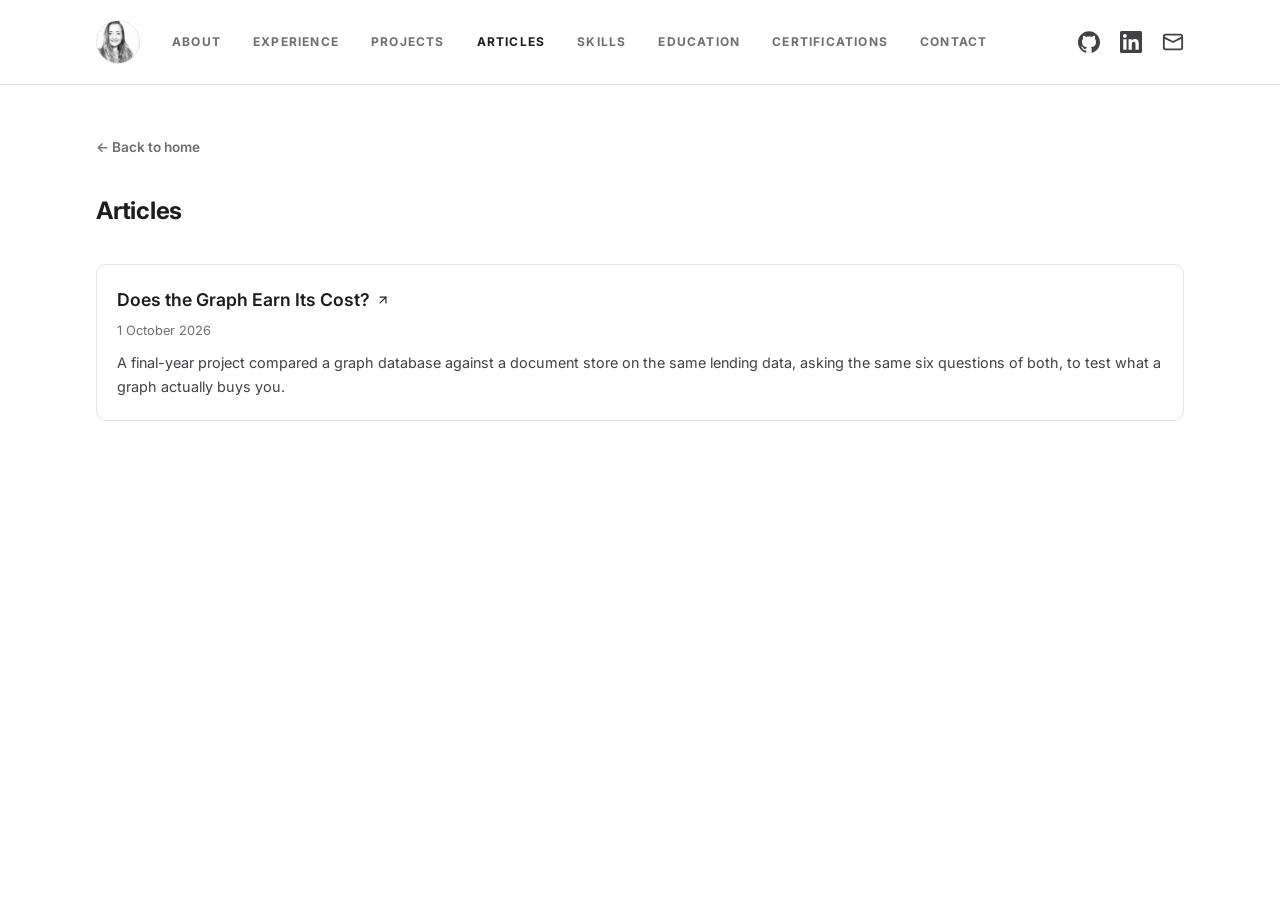
==== articles/index.html @ d144307d "article section added, article about the graph added too" ====
<!DOCTYPE html>
<html lang="en">
<head>
  <meta charset="UTF-8">
  <meta name="viewport" content="width=device-width, initial-scale=1.0">
  <meta name="description" content="Articles by Sonja Bacinski on data engineering, graph databases, and financial systems.">

  <meta property="og:title" content="Articles — Sonja Bacinski">
  <meta property="og:description" content="Articles by Sonja Bacinski on data engineering, graph databases, and financial systems.">
  <meta property="og:type" content="website">
  <meta property="og:url" content="https://sonjabacinski.com/articles/">
  <meta property="og:image" content="https://sonjabacinski.com/images/sonja.jpg">

  <meta name="twitter:card" content="summary_large_image">
  <meta name="twitter:title" content="Articles — Sonja Bacinski">
  <meta name="twitter:description" content="Articles by Sonja Bacinski on data engineering, graph databases, and financial systems.">
  <meta name="twitter:image" content="https://sonjabacinski.com/images/sonja.jpg">

  <title>Articles — Sonja Bacinski</title>
  <link rel="icon" type="image/svg+xml" href="../images/sb-logo.png">
  <link rel="preconnect" href="https://fonts.googleapis.com">
  <link rel="preconnect" href="https://fonts.gstatic.com" crossorigin>
  <link href="https://fonts.googleapis.com/css2?family=Inter:wght@400;500;600;700&display=swap" rel="stylesheet">
  <link rel="stylesheet" href="../css/style.css">
</head>
<body>
  <header class="top-header">
    <div class="header-container">
      <div class="identity">
        <a href="../index.html#top" aria-label="Sonja Bacinski - Home">
          <img src="../images/sonja.jpg" alt="Sonja Bacinski" class="avatar" width="44" height="44">
        </a>
      </div>

      <button class="nav-toggle" aria-label="Menu" aria-expanded="false" aria-controls="site-nav">
        <span></span>
        <span></span>
        <span></span>
      </button>

      <nav class="top-nav" id="site-nav" aria-label="In-page navigation">
        <ul>
          <li><a href="../index.html#about">About</a></li>
          <li><a href="../index.html#experience">Experience</a></li>
          <li><a href="../index.html#projects">Projects</a></li>
          <li><a href="index.html" class="active">Articles</a></li>
          <li><a href="../index.html#skills">Skills</a></li>
          <li><a href="../index.html#education">Education</a></li>
          <li><a href="../index.html#certifications">Certifications</a></li>
          <li><a href="../index.html#contact">Contact</a></li>
        </ul>
      </nav>

      <ul class="social-links">
        <li>
          <a href="https://github.com/sonjba" target="_blank" rel="noopener" aria-label="GitHub">
            <svg xmlns="http://www.w3.org/2000/svg" width="24" height="24" viewBox="0 0 24 24" fill="currentColor" aria-hidden="true"><path d="M12 .297c-6.63 0-12 5.373-12 12 0 5.303 3.438 9.8 8.205 11.385.6.113.82-.258.82-.577 0-.285-.01-1.04-.015-2.04-3.338.724-4.042-1.61-4.042-1.61C4.422 18.07 3.633 17.7 3.633 17.7c-1.087-.744.084-.729.084-.729 1.205.084 1.838 1.236 1.838 1.236 1.07 1.835 2.809 1.305 3.495.998.108-.776.417-1.305.76-1.605-2.665-.3-5.466-1.332-5.466-5.93 0-1.31.465-2.38 1.235-3.22-.135-.303-.54-1.523.105-3.176 0 0 1.005-.322 3.3 1.23.96-.267 1.98-.399 3-.405 1.02.006 2.04.138 3 .405 2.28-1.552 3.285-1.23 3.285-1.23.645 1.653.24 2.873.12 3.176.765.84 1.23 1.91 1.23 3.22 0 4.61-2.805 5.625-5.475 5.92.42.36.81 1.096.81 2.22 0 1.606-.015 2.896-.015 3.286 0 .315.21.69.825.57C20.565 22.092 24 17.592 24 12.297c0-6.627-5.373-12-12-12"/></svg>
          </a>
        </li>
        <li>
          <a href="https://www.linkedin.com/in/sonja-bacinski/" target="_blank" rel="noopener" aria-label="LinkedIn">
            <svg xmlns="http://www.w3.org/2000/svg" width="24" height="24" viewBox="0 0 24 24" fill="currentColor" aria-hidden="true"><path d="M20.447 20.452h-3.554v-5.569c0-1.328-.027-3.037-1.852-3.037-1.853 0-2.136 1.445-2.136 2.939v5.667H9.351V9h3.414v1.561h.046c.477-.9 1.637-1.85 3.37-1.85 3.601 0 4.267 2.37 4.267 5.455v6.286zM5.337 7.433c-1.144 0-2.063-.926-2.063-2.065 0-1.138.92-2.063 2.063-2.063 1.14 0 2.064.925 2.064 2.063 0 1.139-.925 2.065-2.064 2.065zm1.782 13.019H3.555V9h3.564v11.452zM22.225 0H1.771C.792 0 0 .774 0 1.729v20.542C0 23.227.792 24 1.771 24h20.451C23.2 24 24 23.227 24 22.271V1.729C24 .774 23.2 0 22.225 0z"/></svg>
          </a>
        </li>
        <li>
          <a href="mailto:sonja.bacinski@live.com" aria-label="Email">
            <svg xmlns="http://www.w3.org/2000/svg" width="24" height="24" viewBox="0 0 24 24" fill="none" stroke="currentColor" stroke-width="2" stroke-linecap="round" stroke-linejoin="round" aria-hidden="true"><rect x="2" y="4" width="20" height="16" rx="2"/><path d="m22 7-10 5L2 7"/></svg>
          </a>
        </li>
      </ul>
    </div>
  </header>

  <main class="main-content">
    <a href="../index.html#top" class="article-back">&larr; Back to home</a>

    <section id="articles-list" aria-label="Articles">
      <h1 class="section-heading">Articles</h1>

      <ul class="article-list">
        <li class="article-card">
          <h2>
            <a href="does-the-graph-earn-its-cost.html">
              Does the Graph Earn Its Cost?
              <svg xmlns="http://www.w3.org/2000/svg" width="14" height="14" viewBox="0 0 24 24" fill="none" stroke="currentColor" stroke-width="2" stroke-linecap="round" stroke-linejoin="round" class="arrow" aria-hidden="true"><path d="M7 17 17 7"/><path d="M7 7h10v10"/></svg>
            </a>
          </h2>
          <p class="article-card-meta">1 October 2026</p>
          <p>
            A final-year project compared a graph database against a document store on the
            same lending data, asking the same six questions of both, to test what a graph
            actually buys you.
          </p>
        </li>
      </ul>
    </section>
  </main>

  <script src="../js/main.js"></script>
</body>
</html>
---- css/style.css ----
/* ============================================
   SONJABACINSKI.COM — style.css
   Mobile-first. Breakpoints: 48rem (tablet), 64rem (desktop)
   ============================================ */

/* ---------- 1. Variables ---------- */
:root {
  /* Colors */
  --bg: #ffffff;
  --text: #424245;
  --heading: #1d1d1f;
  --faint: #6e6e73;
  --line: #e5e5e7;
  --card: #f5f5f7;
  --accent: #5b8def;

  /* Spacing scale */
  --s-1: 0.5rem;
  --s-2: 0.75rem;
  --s-3: 1.25rem;
  --s-4: 2rem;
  --s-5: 3rem;
  --s-6: 5rem;

  /* Misc */
  --radius: 10px;
  --max-width: 80rem;
}

/* ---------- 2. Reset & base ---------- */
*,
*::before,
*::after {
  box-sizing: border-box;
  margin: 0;
  padding: 0;
}

html {
  scroll-behavior: smooth;
}

body {
  background: var(--bg);
  color: var(--text);
  font-family: "Inter", system-ui, -apple-system, "Segoe UI", sans-serif;
  line-height: 1.7;
  -webkit-font-smoothing: antialiased;
}

img {
  max-width: 100%;
  display: block;
}

a {
  color: inherit;
}

ul {
  list-style: none;
}

::selection {
  background: var(--heading);
  color: var(--bg);
}

:focus-visible {
  outline: 2px solid var(--heading);
  outline-offset: 3px;
}

/* ---------- 3. Layout ---------- */
.main-content {
  max-width: var(--max-width);
  margin-inline: auto;
  padding: var(--s-4) var(--s-3) var(--s-6);
}

@media (min-width: 48rem) {
  .main-content {
    padding: var(--s-5) var(--s-4) var(--s-6);
  }
}

@media (min-width: 64rem) {
  .main-content {
    padding: var(--s-5) 6rem;
  }
}

section {
  margin-bottom: var(--s-6);
  scroll-margin-top: 5.5rem;
}

@media (min-width: 64rem) {
  section {
    margin-bottom: 8rem;
    scroll-margin-top: 7rem;
  }
}

section p + p {
  margin-top: 1rem;
}

.section-heading {
  font-size: 0.85rem;
  font-weight: 700;
  text-transform: uppercase;
  letter-spacing: 0.1em;
  color: var(--heading);
  margin-bottom: var(--s-4);
}

@media (min-width: 64rem) {
  .section-heading {
    font-size: 1.5rem;
    text-transform: none;
    letter-spacing: -0.01em;
  }
}

/* ---------- 4. Header ---------- */
.top-header {
  position: sticky;
  top: 0;
  z-index: 100;
  background: var(--bg);
  border-bottom: 1px solid var(--line);
}

.header-container {
  max-width: var(--max-width);
  margin-inline: auto;
  display: flex;
  align-items: center;
  justify-content: space-between;
  gap: var(--s-3);
  padding: 0.875rem var(--s-3);
  flex-wrap: wrap;
}

@media (min-width: 64rem) {
  .header-container {
    flex-wrap: nowrap;
    gap: var(--s-4);
    padding: var(--s-3) 6rem;
  }
}

.avatar {
  width: 44px;
  height: 44px;
  object-fit: cover;
  border-radius: 50%;
  border: 1px solid var(--line);
}

/* Hamburger toggle — mobile only */
.nav-toggle {
  display: flex;
  flex-direction: column;
  justify-content: center;
  gap: 5px;
  width: 44px;
  height: 44px;
  padding: 10px;
  margin-left: auto;
  background: none;
  border: none;
  cursor: pointer;
}

.nav-toggle span {
  display: block;
  height: 2px;
  width: 100%;
  background: var(--heading);
  border-radius: 2px;
  transition: transform 0.25s ease, opacity 0.25s ease;
}

.nav-toggle.is-open span:nth-child(1) {
  transform: translateY(7px) rotate(45deg);
}
.nav-toggle.is-open span:nth-child(2) {
  opacity: 0;
}
.nav-toggle.is-open span:nth-child(3) {
  transform: translateY(-7px) rotate(-45deg);
}

@media (min-width: 48rem) {
  .nav-toggle {
    display: none;
  }
}

/* Nav — collapsed dropdown on mobile, row on tablet+ */
.top-nav {
  order: 3;
  width: 100%;
  display: none;
}

.top-nav.is-open {
  display: block;
  padding: var(--s-1) 0 var(--s-2);
}

.top-nav ul {
  display: flex;
  flex-direction: column;
}

.top-nav a {
  display: block;
  padding: 0.8rem 0.25rem;
  text-decoration: none;
  text-transform: uppercase;
  font-size: 0.75rem;
  font-weight: 700;
  letter-spacing: 0.08em;
  color: var(--faint);
  border-top: 1px solid var(--line);
  transition: color 0.2s ease;
}

.top-nav li:first-child a {
  border-top: none;
}

.top-nav a:hover,
.top-nav a.active {
  color: var(--heading);
}

@media (min-width: 48rem) {
  .top-nav {
    display: block;
    order: unset;
    width: auto;
    flex: 1;
  }

  .top-nav ul {
    flex-direction: row;
    flex-wrap: wrap;
    gap: var(--s-3) var(--s-4);
  }

  .top-nav a {
    padding: 0;
    border-top: none;
    font-size: 0.75rem;
    letter-spacing: 0.1em;
  }
}

/* Social icons */
.social-links {
  display: flex;
  gap: var(--s-3);
}

.social-links a {
  display: flex;
  color: var(--text);
  transition: color 0.2s ease;
}

.social-links a:hover {
  color: var(--heading);
}

.social-links svg {
  width: 22px;
  height: 22px;
}

/* ---------- 5. Shared components ---------- */

/* Pills — one style for all tag lists (.skills, .tags) */
.skills,
.tags {
  display: flex;
  flex-wrap: wrap;
  gap: 0.6rem;
  margin-top: var(--s-3);
}

.skills li,
.tags li {
  background: var(--card);
  color: var(--heading);
  padding: 0.4rem 0.9rem;
  border-radius: 999px;
  font-size: 0.85rem;
  font-weight: 500;
}

/* Outline buttons (.btn, .cv-link) */
.btn,
.cv-link {
  position: relative;
  display: inline-flex;
  align-items: center;
  gap: var(--s-1);
  margin-top: var(--s-3);
  padding: 0.85rem 1.75rem;
  border: 1px solid var(--heading);
  background: transparent;
  color: var(--heading);
  text-decoration: none;
  text-transform: uppercase;
  font-size: 0.72rem;
  font-weight: 600;
  letter-spacing: 0.15em;
  overflow: hidden;
  transition: color 0.25s ease;
}

.btn::before,
.cv-link::before {
  content: "";
  position: absolute;
  inset: 0;
  background: var(--heading);
  transform: scaleX(0);
  transform-origin: left;
  transition: transform 0.25s ease;
}

.btn:hover::before,
.cv-link:hover::before {
  transform: scaleX(1);
}

.btn:hover,
.cv-link:hover {
  color: var(--bg);
}

.btn > *,
.cv-link > * {
  position: relative;
  z-index: 1;
}

.arrow {
  transition: transform 0.2s ease;
}

.btn:hover .arrow,
.cv-link:hover .arrow,
a:hover .arrow {
  transform: translate(3px, -3px);
}

/* ---------- 6. Hero ---------- */
.hero {
  min-height: 70vh;
  display: flex;
  flex-direction: column;
  justify-content: center;
  padding: var(--s-5) 0;
  border-bottom: 1px solid var(--line);
  margin-bottom: var(--s-5);
}

.hero-accent-bar {
  border-left: 4px solid var(--accent);
  padding-left: var(--s-3);
  margin-bottom: var(--s-4);
}

.hero-name {
  font-size: 2.5rem;
  font-weight: 700;
  letter-spacing: -0.02em;
  color: var(--heading);
  margin-bottom: 0.5rem;
}

.hero-headline {
  font-size: 1.2rem;
  font-weight: 700;
  color: var(--heading);
  line-height: 1.35;
  margin-bottom: 1rem;
}

.hero-value-prop {
  font-style: italic;
  font-size: 1.05rem;
  max-width: 640px;
}

.hero-meta {
  display: flex;
  flex-direction: column;
  gap: 0.75rem;
  margin-bottom: var(--s-4);
  font-weight: 600;
  color: var(--heading);
}

.hero-meta li {
  display: flex;
  align-items: center;
  gap: 0.5rem;
}

.hero-actions {
  display: flex;
  flex-direction: column;
  gap: var(--s-2);
}

.hero-actions .btn {
  justify-content: center;
  margin-top: 0;
}

@media (min-width: 48rem) {
  .hero {
    min-height: 85vh;
  }

  .hero-name {
    font-size: 3.5rem;
  }

  .hero-headline {
    font-size: 1.75rem;
  }

  .hero-value-prop {
    font-size: 1.15rem;
  }

  .hero-meta {
    flex-direction: row;
    gap: var(--s-1) var(--s-4);
  }

  .hero-actions {
    flex-direction: row;
  }
}

/* ---------- 7. Testimonial ---------- */
.testimonial {
  padding-left: var(--s-3);
  border-left: 4px solid var(--heading);
  max-width: 720px;
}

.testimonial-quote {
  font-style: italic;
  font-size: 1.05rem;
  color: var(--heading);
  margin-bottom: var(--s-3);
}

.testimonial-attribution {
  display: flex;
  flex-direction: column;
  gap: 0.2rem;
}

.testimonial-name {
  font-weight: 700;
  color: var(--heading);
}

.testimonial-role {
  font-style: italic;
  color: var(--faint);
  font-size: 0.95rem;
}

.testimonial-link {
  margin-top: var(--s-1);
  font-weight: 600;
  font-size: 0.9rem;
  color: var(--heading);
}

@media (min-width: 48rem) {
  .testimonial-quote {
    font-size: 1.2rem;
  }
}

/* ---------- 8. Experience ---------- */
.company-group {
  margin-bottom: var(--s-5);
}

.company-header {
  display: flex;
  align-items: flex-start;
  gap: var(--s-3);
  margin-bottom: var(--s-3);
  padding-bottom: var(--s-3);
  border-bottom: 1px solid var(--line);
}

.company-logo {
  flex-shrink: 0;
  width: 44px;
  height: 44px;
  display: flex;
  align-items: center;
  justify-content: center;
  border-radius: 6px;
  background: #1f2937;
  color: #fff;
  font-weight: 700;
  font-size: 1.15rem;
}

.company-logo-green {
  background: #10b981;
}

.company-header-info h3 {
  font-size: 1rem;
  font-weight: 600;
  color: var(--heading);
}

.company-header-info h3 a {
  text-decoration: none;
  display: flex;
  align-items: center;
  gap: 0.375rem;
}

.company-duration {
  font-size: 0.8rem;
  color: var(--faint);
  margin-top: 0.25rem;
}

.company-roles {
  position: relative;
}

@media (min-width: 48rem) {
  .company-roles {
    margin-left: 2.25rem;
  }

  .company-roles::before {
    content: "";
    position: absolute;
    left: -1.125rem;
    top: 0;
    bottom: 0;
    width: 1px;
    background: var(--line);
  }
}

.role-item {
  margin-bottom: var(--s-4);
}

.role-item:last-child {
  margin-bottom: 0;
}

.role-header {
  margin-bottom: var(--s-2);
}

.role-header h4 {
  font-size: 0.95rem;
  font-weight: 600;
  color: var(--heading);
}

.role-date {
  font-size: 0.75rem;
  font-weight: 500;
  text-transform: uppercase;
  letter-spacing: 0.05em;
  color: var(--faint);
  margin-top: 0.3rem;
}

.role-location {
  font-size: 0.8rem;
  color: var(--faint);
  margin-top: 0.15rem;
}

.role-bullets {
  margin: var(--s-2) 0;
}

.role-bullets li {
  position: relative;
  padding-left: 1.25rem;
  margin-bottom: 0.6rem;
  font-size: 0.9rem;
  line-height: 1.6;
}

.role-bullets li::before {
  content: "•";
  position: absolute;
  left: 0;
  color: var(--heading);
  font-weight: 700;
}

.role-timeline-dot,
.company-timeline-dot {
  display: none;
}

.cv-link {
  margin-left: 0;
}

/* ---------- 9. Projects ---------- */
.project-list {
  display: flex;
  flex-direction: column;
  gap: var(--s-3);
}

.project-card {
  position: relative;
  padding: var(--s-3);
  border-radius: var(--radius);
  transition: background 0.2s ease, box-shadow 0.2s ease, opacity 0.2s ease;
}

.project-card h3 {
  font-size: 1rem;
  font-weight: 600;
  color: var(--heading);
}

.project-card h3 a {
  text-decoration: none;
}

.project-card h3 a::after {
  content: "";
  position: absolute;
  inset: 0;
  z-index: 1;
}

.project-card p {
  margin-top: 0.6rem;
  font-size: 0.9rem;
}

.project-note {
  color: var(--faint);
  font-size: 0.8rem !important;
}

@media (min-width: 64rem) {
  .project-card:hover {
    background: var(--card);
    box-shadow: 0 4px 24px rgba(0, 0, 0, 0.06);
  }

  .project-list:hover .project-card {
    opacity: 0.5;
  }

  .project-list:hover .project-card:hover {
    opacity: 1;
  }
}

/* ---------- 10. Skills ---------- */
.skills-groups {
  display: grid;
  grid-template-columns: 1fr;
  gap: var(--s-3);
}

@media (min-width: 48rem) {
  .skills-groups {
    grid-template-columns: repeat(auto-fill, minmax(240px, 1fr));
  }
}

.skill-group {
  border: 1px solid var(--line);
  border-radius: var(--radius);
  padding: var(--s-3) var(--s-3) var(--s-4);
  background: #fafafa;
}

.skill-group h3 {
  font-size: 0.8rem;
  font-weight: 700;
  text-transform: uppercase;
  letter-spacing: 0.06em;
  color: var(--faint);
  margin-bottom: var(--s-2);
  padding-bottom: 0.6rem;
  border-bottom: 1px solid var(--line);
}

.skill-group .tags {
  margin-top: 0;
}

.skill-group .tags li {
  background: var(--bg);
  border: 1px solid var(--line);
}

/* ---------- 11. Education & Certifications ---------- */
.education-item h3 {
  font-size: 1.1rem;
  font-weight: 700;
  color: var(--heading);
  margin-bottom: 0.3rem;
}

.education-meta {
  font-size: 0.9rem;
  color: var(--faint);
  margin-bottom: 0.75rem;
}

.education-detail {
  font-size: 0.95rem;
  max-width: 640px;
}

.education-detail + .education-link {
  margin-top: 0.75rem;
}

.education-item + .education-item {
  margin-top: var(--s-4);
  padding-top: var(--s-4);
  border-top: 1px solid var(--line);
}

.cert-list {
  display: flex;
  flex-direction: column;
  gap: var(--s-3);
}

.cert-list li {
  display: flex;
  justify-content: space-between;
  align-items: baseline;
  gap: var(--s-3);
  flex-wrap: wrap;
}

.cert-name {
  color: var(--heading);
  font-size: 0.95rem;
}

.cert-meta {
  color: var(--faint);
  font-size: 0.9rem;
  white-space: nowrap;
}

/* ---------- 12. Contact ---------- */
.contact-actions {
  display: flex;
  flex-wrap: wrap;
  gap: var(--s-2);
}

/* ---------- 13. Reduced motion ---------- */
@media (prefers-reduced-motion: reduce) {
  html {
    scroll-behavior: auto;
  }

  *,
  *::before,
  *::after {
    transition: none !important;
  }
}

/* ---------- 14. Mobile breathing room ----------
   Applies below 48rem only — desktop layout unchanged. */

/* ---------- 15. Articles ---------- */
.article-back {
  display: inline-block;
  margin-bottom: var(--s-4);
  font-size: 0.85rem;
  font-weight: 600;
  color: var(--faint);
  text-decoration: none;
}

.article-back:hover {
  color: var(--heading);
}

.article-back-bottom {
  margin-top: var(--s-5);
  margin-bottom: 0;
}

.article-list {
  display: flex;
  flex-direction: column;
  gap: var(--s-4);
}

.article-card {
  position: relative;
  padding: var(--s-3);
  border-radius: var(--radius);
  border: 1px solid var(--line);
}

.article-card h2 {
  font-size: 1.1rem;
  font-weight: 600;
  color: var(--heading);
}

.article-card h2 a {
  text-decoration: none;
  display: inline-flex;
  align-items: center;
  gap: 0.375rem;
}

.article-card h2 a::after {
  content: "";
  position: absolute;
  inset: 0;
}

.article-card-meta {
  font-size: 0.8rem;
  color: var(--faint);
  margin-top: 0.3rem;
}

.article-card p:last-child {
  margin-top: 0.6rem;
  font-size: 0.9rem;
}

@media (min-width: 64rem) {
  .article-card:hover {
    background: var(--card);
  }
}

.article {
  max-width: 720px;
  margin-inline: auto;
}

.article-header {
  margin-bottom: var(--s-4);
  padding-bottom: var(--s-4);
  border-bottom: 1px solid var(--line);
}

.article-eyebrow {
  font-size: 0.75rem;
  font-weight: 700;
  text-transform: uppercase;
  letter-spacing: 0.1em;
  color: var(--faint);
  margin-bottom: var(--s-2);
}

.article-title {
  font-size: 1.75rem;
  font-weight: 700;
  letter-spacing: -0.02em;
  color: var(--heading);
  line-height: 1.25;
  margin-bottom: var(--s-2);
}

.article-dek {
  font-style: italic;
  font-size: 1.05rem;
  color: var(--heading);
  margin-bottom: var(--s-2);
}

.article-meta {
  font-size: 0.85rem;
  color: var(--faint);
}

@media (min-width: 48rem) {
  .article-title {
    font-size: 2.25rem;
  }
}

.article-body h2 {
  font-size: 1.25rem;
  font-weight: 700;
  color: var(--heading);
  margin: var(--s-5) 0 var(--s-3);
}

.article-body h3 {
  font-size: 1.05rem;
  font-weight: 600;
  color: var(--heading);
  margin: var(--s-4) 0 var(--s-2);
}

.article-body p {
  margin-top: 1rem;
}

.article-body p:first-child {
  margin-top: 0;
}

.article-body ul,
.article-body ol {
  margin: 0.75rem 0 1rem;
  padding-left: 1.5rem;
  list-style: disc;
}

.article-body ol {
  list-style: decimal;
}

.article-body li {
  margin-bottom: 0.2rem;
  line-height: 1.6;
}

.article-body code {
  background: var(--card);
  padding: 0.15rem 0.4rem;
  border-radius: 4px;
  font-family: "SFMono-Regular", Consolas, "Liberation Mono", Menlo, monospace;
  font-size: 0.85em;
}

.article-body pre {
  background: #1d1d1f;
  color: #f5f5f7;
  padding: var(--s-3);
  border-radius: var(--radius);
  overflow-x: auto;
  margin: 1rem 0;
}

.article-body pre code {
  background: none;
  padding: 0;
  font-size: 0.8rem;
  line-height: 1.6;
}

.article-callout {
  background: var(--card);
  border-left: 4px solid var(--accent);
  border-radius: 0 var(--radius) var(--radius) 0;
  padding: var(--s-3);
  margin: 1rem 0;
}

.article-callout p {
  margin-top: 0;
}

.article-note {
  font-size: 0.85rem;
  color: var(--faint);
  font-style: italic;
}

.article-references li {
  font-size: 0.9rem;
  color: var(--faint);
}

.article-diagram {
  margin: 1.5rem 0;
}

.article-diagram svg {
  width: 100%;
  height: auto;
  font-family: "Inter", system-ui, -apple-system, "Segoe UI", sans-serif;
}

.article-diagram figcaption {
  font-size: 0.85rem;
  color: var(--faint);
  margin-top: var(--s-2);
}

.diagram-col-header {
  font-size: 15px;
  fill: var(--faint);
}

.diagram-node {
  fill: var(--card);
  stroke: var(--line);
  stroke-width: 1;
}

.diagram-node-title {
  font-size: 17px;
  font-weight: 700;
  fill: var(--heading);
}

.diagram-node-sub {
  font-size: 13px;
  fill: var(--faint);
}

.diagram-arrow {
  stroke: #a3a3a8;
  stroke-width: 2;
}

.diagram-arrowhead {
  fill: #a3a3a8;
}

.diagram-chip-graph {
  fill: #e3f5ef;
  stroke: #1f9d78;
  stroke-width: 1;
}

.diagram-chip-text-graph {
  font-size: 13px;
  fill: #157a5b;
}

.diagram-chip-doc {
  fill: #fbe9e6;
  stroke: #d1573b;
  stroke-width: 1;
}

.diagram-chip-text-doc {
  font-size: 13px;
  fill: #b8452b;
}

@media (max-width: 47.99rem) {
  /* More air between major sections, with a divider line */
  section {
    margin-bottom: 4rem;
    padding-bottom: 4rem;
    border-bottom: 1px solid var(--line);
  }

  section:last-of-type {
    border-bottom: none;
    padding-bottom: 0;
  }

  .hero {
    margin-bottom: 4rem;
    padding-bottom: 4rem;
  }

  /* Section headings: centered, slightly larger, more space below */
  .section-heading {
    text-align: center;
    font-size: 1rem;
    margin-bottom: 2.5rem;
  }

  .skills-groups {
    gap: 1.75rem;
  }

  .education-item + .education-item {
    margin-top: 2.75rem;
    padding-top: 2.75rem;
  }

  /* Certifications: year above name, left-aligned and consistent */
  .cert-list {
    gap: 1.75rem;
  }

  .cert-list li {
    display: flex;
    flex-direction: column-reverse; /* year renders above the name */
    align-items: flex-start;
    gap: 0.25rem;
  }

  .cert-meta {
    font-size: 0.8rem;
    text-transform: uppercase;
    letter-spacing: 0.06em;
  }

  .company-group {
    margin-bottom: 4rem;
  }

  .role-item {
    margin-bottom: 2.75rem;
  }

  .project-list {
    gap: 1.75rem;
  }

  .testimonial-quote {
    margin-bottom: 1.75rem;
  }
}
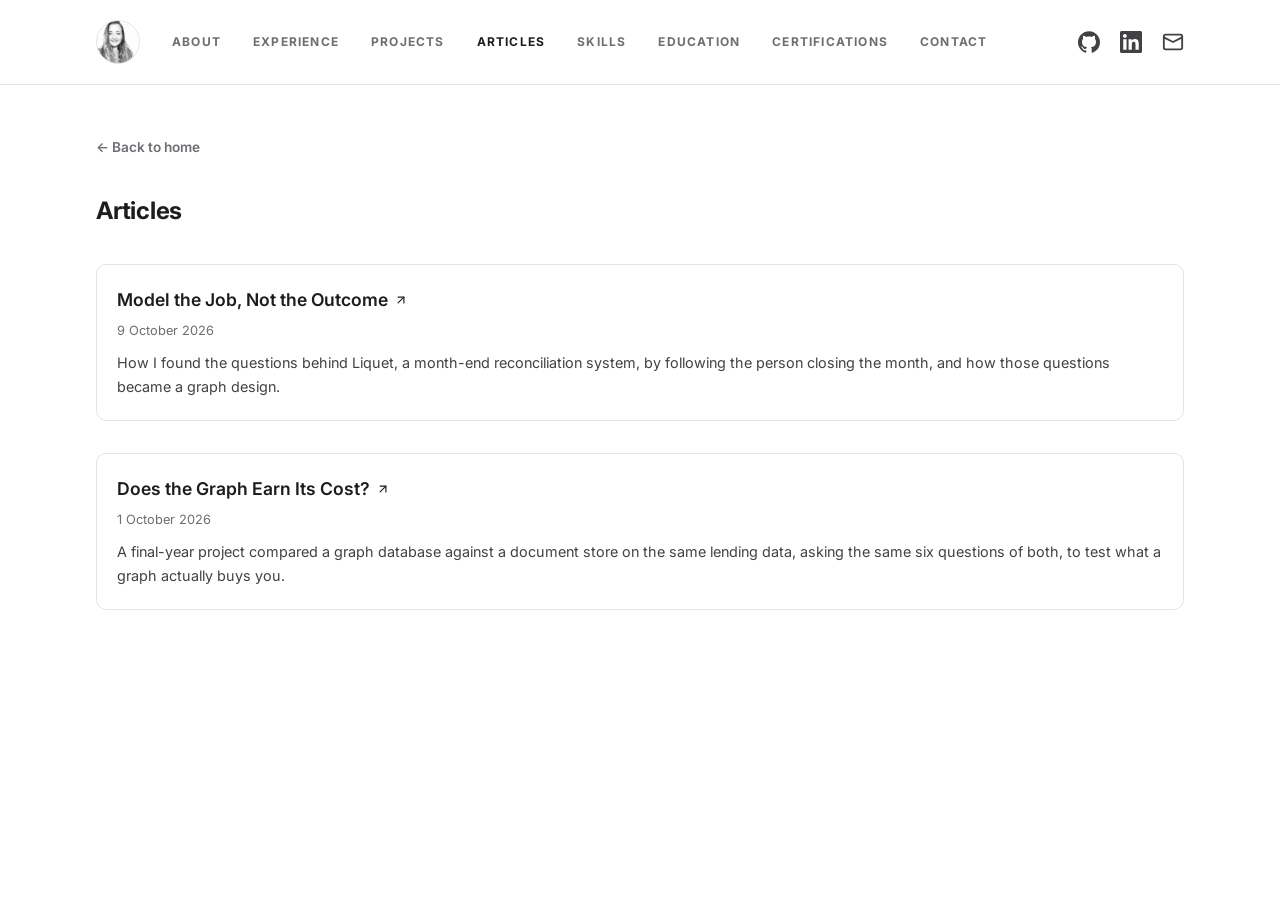
==== commit 971531a8: "second article added - Model the job, not the outcome" ====
--- a/articles/index.html
+++ b/articles/index.html
@@ -5,14 +5,14 @@
   <meta name="viewport" content="width=device-width, initial-scale=1.0">
   <meta name="description" content="Articles by Sonja Bacinski on data engineering, graph databases, and financial systems.">
 
-  <meta property="og:title" content="Articles — Sonja Bacinski">
+  <meta property="og:title" content="Articles - Sonja Bacinski">
   <meta property="og:description" content="Articles by Sonja Bacinski on data engineering, graph databases, and financial systems.">
   <meta property="og:type" content="website">
   <meta property="og:url" content="https://sonjabacinski.com/articles/">
   <meta property="og:image" content="https://sonjabacinski.com/images/sonja.jpg">
 
   <meta name="twitter:card" content="summary_large_image">
-  <meta name="twitter:title" content="Articles — Sonja Bacinski">
+  <meta name="twitter:title" content="Articles - Sonja Bacinski">
   <meta name="twitter:description" content="Articles by Sonja Bacinski on data engineering, graph databases, and financial systems.">
   <meta name="twitter:image" content="https://sonjabacinski.com/images/sonja.jpg">
 
@@ -80,6 +80,19 @@
       <ul class="article-list">
         <li class="article-card">
           <h2>
+            <a href="model-the-job-not-the-outcome.html">
+              Model the Job, Not the Outcome
+              <svg xmlns="http://www.w3.org/2000/svg" width="14" height="14" viewBox="0 0 24 24" fill="none" stroke="currentColor" stroke-width="2" stroke-linecap="round" stroke-linejoin="round" class="arrow" aria-hidden="true"><path d="M7 17 17 7"/><path d="M7 7h10v10"/></svg>
+            </a>
+          </h2>
+          <p class="article-card-meta">9 October 2026</p>
+          <p>
+            How I found the questions behind Liquet, a month-end reconciliation system, by
+            following the person closing the month, and how those questions became a graph design.
+          </p>
+        </li>
+        <li class="article-card">
+          <h2>
             <a href="does-the-graph-earn-its-cost.html">
               Does the Graph Earn Its Cost?
               <svg xmlns="http://www.w3.org/2000/svg" width="14" height="14" viewBox="0 0 24 24" fill="none" stroke="currentColor" stroke-width="2" stroke-linecap="round" stroke-linejoin="round" class="arrow" aria-hidden="true"><path d="M7 17 17 7"/><path d="M7 7h10v10"/></svg>
--- a/css/style.css
+++ b/css/style.css
@@ -1006,6 +1006,14 @@
   margin: 1.5rem 0;
 }
 
+.article-diagram img {
+  display: block;
+  width: 100%;
+  height: auto;
+  border: 1px solid var(--line);
+  border-radius: 10px;
+}
+
 .article-diagram svg {
   width: 100%;
   height: auto;
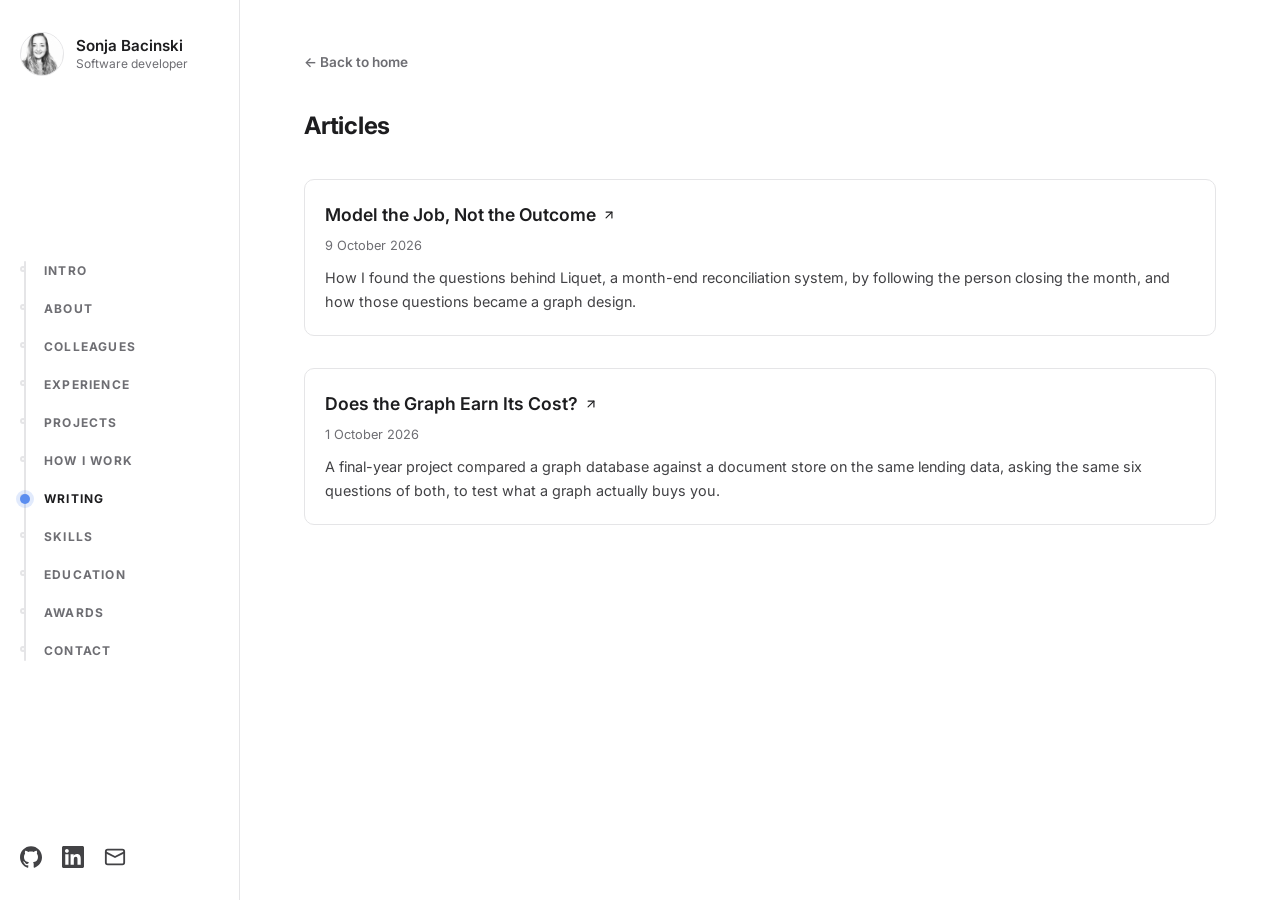
==== commit c4883094: "website design changed, with new section of how I work, updated experience" ====
--- a/articles/index.html
+++ b/articles/index.html
@@ -29,6 +29,7 @@
       <div class="identity">
         <a href="../index.html#top" aria-label="Sonja Bacinski - Home">
           <img src="../images/sonja.jpg" alt="Sonja Bacinski" class="avatar" width="44" height="44">
+          <span class="identity-text"><strong>Sonja Bacinski</strong><span>Software developer</span></span>
         </a>
       </div>
 
@@ -40,13 +41,16 @@
 
       <nav class="top-nav" id="site-nav" aria-label="In-page navigation">
         <ul>
+          <li><a href="../index.html#top">Intro</a></li>
           <li><a href="../index.html#about">About</a></li>
+          <li><a href="../index.html#testimonials">Colleagues</a></li>
           <li><a href="../index.html#experience">Experience</a></li>
           <li><a href="../index.html#projects">Projects</a></li>
-          <li><a href="index.html" class="active">Articles</a></li>
+          <li><a href="../index.html#how-i-work">How I work</a></li>
+          <li><a href="index.html" class="active">Writing</a></li>
           <li><a href="../index.html#skills">Skills</a></li>
           <li><a href="../index.html#education">Education</a></li>
-          <li><a href="../index.html#certifications">Certifications</a></li>
+          <li><a href="../index.html#certifications">Awards</a></li>
           <li><a href="../index.html#contact">Contact</a></li>
         </ul>
       </nav>
--- a/css/style.css
+++ b/css/style.css
@@ -528,6 +528,14 @@
   background: #10b981;
 }
 
+.company-logo-blue {
+  background: #3b82f6;
+}
+
+.company-logo-purple {
+  background: #8b5cf6;
+}
+
 .company-header-info h3 {
   font-size: 1rem;
   font-weight: 600;
@@ -660,6 +668,11 @@
   z-index: 1;
 }
 
+.project-card p a {
+  position: relative;
+  z-index: 2;
+}
+
 .project-card p {
   margin-top: 0.6rem;
   font-size: 0.9rem;
@@ -834,20 +847,23 @@
   border: 1px solid var(--line);
 }
 
-.article-card h2 {
+.article-card h2,
+.article-card h3 {
   font-size: 1.1rem;
   font-weight: 600;
   color: var(--heading);
 }
 
-.article-card h2 a {
+.article-card h2 a,
+.article-card h3 a {
   text-decoration: none;
   display: inline-flex;
   align-items: center;
   gap: 0.375rem;
 }
 
-.article-card h2 a::after {
+.article-card h2 a::after,
+.article-card h3 a::after {
   content: "";
   position: absolute;
   inset: 0;
@@ -1146,4 +1162,214 @@
   .testimonial-quote {
     margin-bottom: 1.75rem;
   }
-}+}
+.article-table-wrap {
+  overflow-x: auto;
+  margin: 1.5rem 0;
+}
+
+.article-table {
+  width: 100%;
+  border-collapse: collapse;
+  font-size: 0.9rem;
+}
+
+.article-table th,
+.article-table td {
+  text-align: left;
+  vertical-align: top;
+  padding: 0.6rem 0.75rem;
+  border-bottom: 1px solid var(--line);
+}
+
+.article-table th {
+  font-weight: 600;
+  color: var(--heading);
+}
+
+/* ---------- Left sidebar header (desktop) ---------- */
+.identity a {
+  display: flex;
+  align-items: center;
+  gap: var(--s-2);
+  text-decoration: none;
+}
+
+.identity-text,
+.nav-dot {
+  display: none;
+}
+
+@media (min-width: 64rem) {
+  body {
+    padding-left: 15rem;
+  }
+
+  .top-header {
+    position: fixed;
+    inset: 0 auto 0 0;
+    width: 15rem;
+    border-bottom: none;
+    border-right: 1px solid var(--line);
+    overflow-y: auto;
+  }
+
+  .header-container {
+    height: 100%;
+    flex-direction: column;
+    align-items: flex-start;
+    justify-content: flex-start;
+    flex-wrap: nowrap;
+    gap: var(--s-4);
+    padding: var(--s-4) var(--s-3);
+  }
+
+  .identity-text {
+    display: flex;
+    flex-direction: column;
+    line-height: 1.3;
+  }
+
+  .identity-text strong {
+    font-size: 0.95rem;
+    font-weight: 600;
+    color: var(--heading);
+  }
+
+  .identity-text span {
+    font-size: 0.75rem;
+    color: var(--faint);
+  }
+
+  .top-nav {
+    flex: 1;
+    display: flex;
+    align-items: center;
+    width: 100%;
+  }
+
+  .top-nav ul {
+    position: relative;
+    flex-direction: column;
+    flex-wrap: nowrap;
+    gap: clamp(0.5rem, 2.2vh, 1.1rem);
+    padding-left: 1.5rem;
+  }
+
+  /* the rail */
+  .top-nav ul::before {
+    content: "";
+    position: absolute;
+    left: 4px;
+    top: 0;
+    bottom: 0;
+    width: 2px;
+    background: var(--line);
+    border-radius: 2px;
+  }
+
+  /* small tick for every section */
+  .top-nav a {
+    position: relative;
+  }
+
+  .top-nav a::before {
+    content: "";
+    position: absolute;
+    left: -1.5rem;
+    top: 50%;
+    width: 6px;
+    height: 6px;
+    margin-top: -5px;
+    border-radius: 50%;
+    background: var(--bg);
+    border: 2px solid var(--line);
+  }
+
+  /* the dot that travels with the page */
+  .nav-dot {
+    display: block;
+    position: absolute;
+    left: 0;
+    top: 0;
+    width: 10px;
+    height: 10px;
+    margin: -5px 0 0 0;
+    border-radius: 50%;
+    background: var(--accent);
+    box-shadow: 0 0 0 4px rgba(91, 141, 239, 0.18);
+    transition: transform 0.35s cubic-bezier(0.4, 0, 0.2, 1);
+    pointer-events: none;
+  }
+
+  .top-nav a.active {
+    color: var(--heading);
+  }
+
+  .social-links {
+    margin-top: auto;
+  }
+
+  .main-content {
+    padding: var(--s-5) 4rem;
+  }
+
+  section {
+    scroll-margin-top: 2rem;
+  }
+}
+
+@media (min-width: 64rem) and (prefers-reduced-motion: reduce) {
+  .nav-dot {
+    transition: none;
+  }
+}
+
+/* ---------- Article sidebar: table of contents ---------- */
+.sidebar-back {
+  display: none;
+}
+
+.article-body h2 {
+  scroll-margin-top: 2rem;
+}
+
+@media (min-width: 64rem) {
+  .sidebar-back {
+    display: inline-block;
+    font-size: 0.8rem;
+    font-weight: 600;
+    color: var(--faint);
+    text-decoration: none;
+    transition: color 0.2s ease;
+  }
+
+  .sidebar-back:hover {
+    color: var(--heading);
+  }
+
+  .top-nav.toc {
+    align-items: flex-start;
+  }
+
+  .top-nav.toc ul {
+    gap: 0.9rem;
+  }
+
+  .top-nav.toc a {
+    text-transform: none;
+    letter-spacing: 0;
+    font-size: 0.8rem;
+    font-weight: 500;
+    line-height: 1.4;
+  }
+}
+
+/* How I work: tagline sits right under the heading, with space before the habits */
+#how-i-work .section-heading {
+  margin-bottom: var(--s-1);
+}
+
+#how-i-work .hero-value-prop {
+  margin-bottom: var(--s-4);
+}
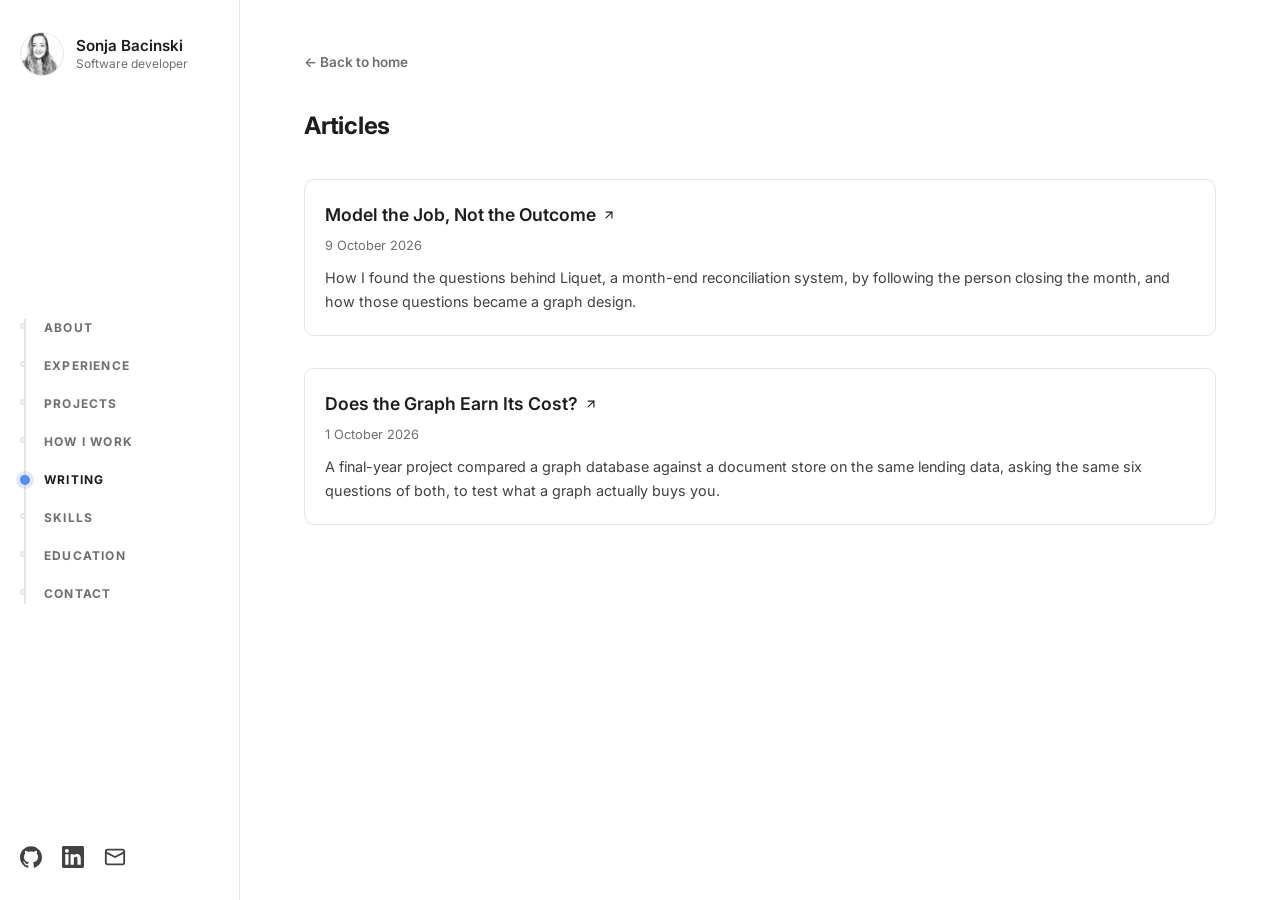
==== commit 11fabf03: "changed into shorter lines, changed sidebar" ====
--- a/articles/index.html
+++ b/articles/index.html
@@ -3,6 +3,7 @@
 <head>
   <meta charset="UTF-8">
   <meta name="viewport" content="width=device-width, initial-scale=1.0">
+  <link rel="canonical" href="https://sonjabacinski.com/articles/">
   <meta name="description" content="Articles by Sonja Bacinski on data engineering, graph databases, and financial systems.">
 
   <meta property="og:title" content="Articles - Sonja Bacinski">
@@ -27,7 +28,7 @@
   <header class="top-header">
     <div class="header-container">
       <div class="identity">
-        <a href="../index.html#top" aria-label="Sonja Bacinski - Home">
+        <a href="../#top" aria-label="Sonja Bacinski - Home">
           <img src="../images/sonja.jpg" alt="Sonja Bacinski" class="avatar" width="44" height="44">
           <span class="identity-text"><strong>Sonja Bacinski</strong><span>Software developer</span></span>
         </a>
@@ -41,17 +42,14 @@
 
       <nav class="top-nav" id="site-nav" aria-label="In-page navigation">
         <ul>
-          <li><a href="../index.html#top">Intro</a></li>
-          <li><a href="../index.html#about">About</a></li>
-          <li><a href="../index.html#testimonials">Colleagues</a></li>
-          <li><a href="../index.html#experience">Experience</a></li>
-          <li><a href="../index.html#projects">Projects</a></li>
-          <li><a href="../index.html#how-i-work">How I work</a></li>
-          <li><a href="index.html" class="active">Writing</a></li>
-          <li><a href="../index.html#skills">Skills</a></li>
-          <li><a href="../index.html#education">Education</a></li>
-          <li><a href="../index.html#certifications">Awards</a></li>
-          <li><a href="../index.html#contact">Contact</a></li>
+          <li><a href="../#about">About</a></li>
+          <li><a href="../#experience">Experience</a></li>
+          <li><a href="../#projects">Projects</a></li>
+          <li><a href="../#how-i-work">How I work</a></li>
+          <li><a href="./" class="active">Writing</a></li>
+          <li><a href="../#skills">Skills</a></li>
+          <li><a href="../#education">Education</a></li>
+          <li><a href="../#contact">Contact</a></li>
         </ul>
       </nav>
 
@@ -76,7 +74,7 @@
   </header>
 
   <main class="main-content">
-    <a href="../index.html#top" class="article-back">&larr; Back to home</a>
+    <a href="../#top" class="article-back">&larr; Back to home</a>
 
     <section id="articles-list" aria-label="Articles">
       <h1 class="section-heading">Articles</h1>
--- a/css/style.css
+++ b/css/style.css
@@ -1373,3 +1373,11 @@
 #how-i-work .hero-value-prop {
   margin-bottom: var(--s-4);
 }
+
+/* Comfortable line length */
+section > p,
+.project-card p,
+.role-bullets li,
+.education-detail {
+  max-width: 70ch;
+}
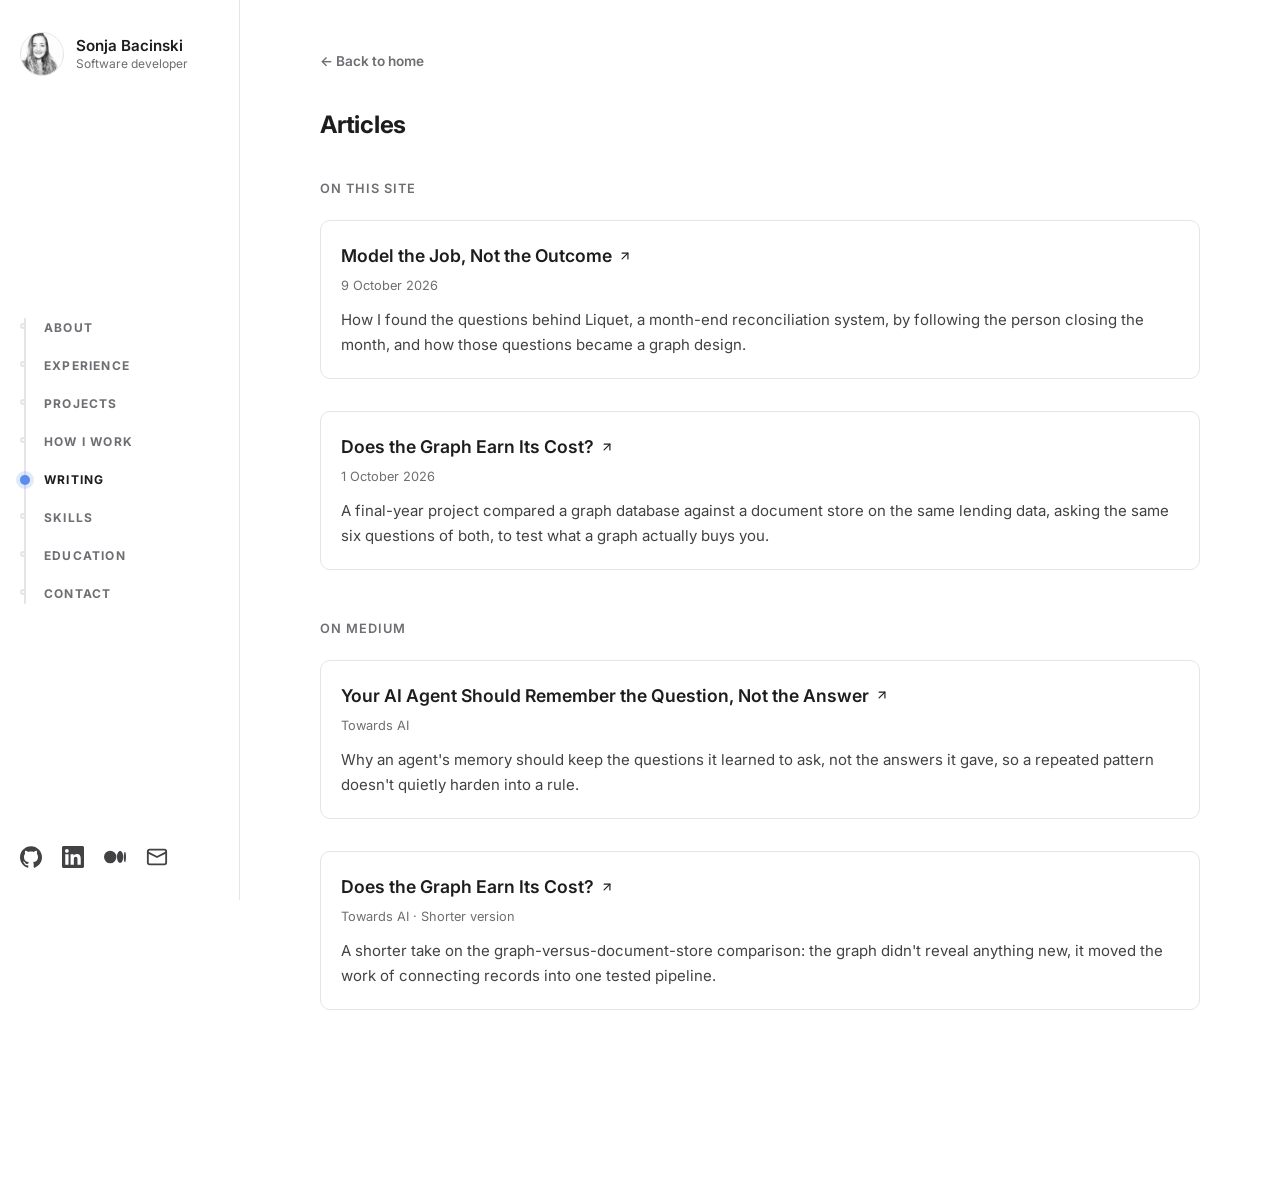
==== commit e8f4eebb: "Remove CV and job-status details, add Medium - Remove "Open to work", "Full right to work in the UK"" ====
--- a/articles/index.html
+++ b/articles/index.html
@@ -65,6 +65,11 @@
           </a>
         </li>
         <li>
+          <a href="https://medium.com/@sonja.bacinski" target="_blank" rel="noopener" aria-label="Medium">
+            <svg xmlns="http://www.w3.org/2000/svg" width="24" height="24" viewBox="0 0 24 24" fill="currentColor" aria-hidden="true"><path d="M13.54 12a6.8 6.8 0 0 1-6.77 6.82A6.8 6.8 0 0 1 0 12a6.8 6.8 0 0 1 6.77-6.82A6.8 6.8 0 0 1 13.54 12zm7.42 0c0 3.54-1.51 6.42-3.38 6.42-1.87 0-3.39-2.88-3.39-6.42s1.52-6.42 3.39-6.42 3.38 2.88 3.38 6.42M24 12c0 3.17-.53 5.75-1.19 5.75-.66 0-1.19-2.58-1.19-5.75s.53-5.75 1.19-5.75C23.47 6.25 24 8.83 24 12"/></svg>
+          </a>
+        </li>
+        <li>
           <a href="mailto:sonja.bacinski@live.com" aria-label="Email">
             <svg xmlns="http://www.w3.org/2000/svg" width="24" height="24" viewBox="0 0 24 24" fill="none" stroke="currentColor" stroke-width="2" stroke-linecap="round" stroke-linejoin="round" aria-hidden="true"><rect x="2" y="4" width="20" height="16" rx="2"/><path d="m22 7-10 5L2 7"/></svg>
           </a>
@@ -79,35 +84,70 @@
     <section id="articles-list" aria-label="Articles">
       <h1 class="section-heading">Articles</h1>
 
-      <ul class="article-list">
-        <li class="article-card">
-          <h2>
-            <a href="model-the-job-not-the-outcome.html">
-              Model the Job, Not the Outcome
-              <svg xmlns="http://www.w3.org/2000/svg" width="14" height="14" viewBox="0 0 24 24" fill="none" stroke="currentColor" stroke-width="2" stroke-linecap="round" stroke-linejoin="round" class="arrow" aria-hidden="true"><path d="M7 17 17 7"/><path d="M7 7h10v10"/></svg>
-            </a>
-          </h2>
-          <p class="article-card-meta">9 October 2026</p>
-          <p>
-            How I found the questions behind Liquet, a month-end reconciliation system, by
-            following the person closing the month, and how those questions became a graph design.
-          </p>
-        </li>
-        <li class="article-card">
-          <h2>
-            <a href="does-the-graph-earn-its-cost.html">
-              Does the Graph Earn Its Cost?
-              <svg xmlns="http://www.w3.org/2000/svg" width="14" height="14" viewBox="0 0 24 24" fill="none" stroke="currentColor" stroke-width="2" stroke-linecap="round" stroke-linejoin="round" class="arrow" aria-hidden="true"><path d="M7 17 17 7"/><path d="M7 7h10v10"/></svg>
-            </a>
-          </h2>
-          <p class="article-card-meta">1 October 2026</p>
-          <p>
-            A final-year project compared a graph database against a document store on the
-            same lending data, asking the same six questions of both, to test what a graph
-            actually buys you.
-          </p>
-        </li>
-      </ul>
+      <div class="article-group">
+        <h2 class="article-group-heading">On this site</h2>
+        <ul class="article-list">
+          <li class="article-card">
+            <h3>
+              <a href="model-the-job-not-the-outcome.html">
+                Model the Job, Not the Outcome
+                <svg xmlns="http://www.w3.org/2000/svg" width="14" height="14" viewBox="0 0 24 24" fill="none" stroke="currentColor" stroke-width="2" stroke-linecap="round" stroke-linejoin="round" class="arrow" aria-hidden="true"><path d="M7 17 17 7"/><path d="M7 7h10v10"/></svg>
+              </a>
+            </h3>
+            <p class="article-card-meta">9 October 2026</p>
+            <p>
+              How I found the questions behind Liquet, a month-end reconciliation system, by
+              following the person closing the month, and how those questions became a graph design.
+            </p>
+          </li>
+          <li class="article-card">
+            <h3>
+              <a href="does-the-graph-earn-its-cost.html">
+                Does the Graph Earn Its Cost?
+                <svg xmlns="http://www.w3.org/2000/svg" width="14" height="14" viewBox="0 0 24 24" fill="none" stroke="currentColor" stroke-width="2" stroke-linecap="round" stroke-linejoin="round" class="arrow" aria-hidden="true"><path d="M7 17 17 7"/><path d="M7 7h10v10"/></svg>
+              </a>
+            </h3>
+            <p class="article-card-meta">1 October 2026</p>
+            <p>
+              A final-year project compared a graph database against a document store on the
+              same lending data, asking the same six questions of both, to test what a graph
+              actually buys you.
+            </p>
+          </li>
+        </ul>
+      </div>
+
+      <div class="article-group">
+        <h2 class="article-group-heading">On Medium</h2>
+        <ul class="article-list">
+          <li class="article-card">
+            <h3>
+              <a href="https://medium.com/towards-artificial-intelligence/your-ai-agent-should-remember-the-question-not-the-answer-e7c7a5d28728" target="_blank" rel="noopener">
+                Your AI Agent Should Remember the Question, Not the Answer
+                <svg xmlns="http://www.w3.org/2000/svg" width="14" height="14" viewBox="0 0 24 24" fill="none" stroke="currentColor" stroke-width="2" stroke-linecap="round" stroke-linejoin="round" class="arrow" aria-hidden="true"><path d="M7 17 17 7"/><path d="M7 7h10v10"/></svg>
+              </a>
+            </h3>
+            <p class="article-card-meta">Towards AI</p>
+            <p>
+              Why an agent's memory should keep the questions it learned to ask, not the answers
+              it gave, so a repeated pattern doesn't quietly harden into a rule.
+            </p>
+          </li>
+          <li class="article-card">
+            <h3>
+              <a href="https://medium.com/towards-artificial-intelligence/does-the-graph-earn-its-cost-56da93db80c1" target="_blank" rel="noopener">
+                Does the Graph Earn Its Cost?
+                <svg xmlns="http://www.w3.org/2000/svg" width="14" height="14" viewBox="0 0 24 24" fill="none" stroke="currentColor" stroke-width="2" stroke-linecap="round" stroke-linejoin="round" class="arrow" aria-hidden="true"><path d="M7 17 17 7"/><path d="M7 7h10v10"/></svg>
+              </a>
+            </h3>
+            <p class="article-card-meta">Towards AI &middot; Shorter version</p>
+            <p>
+              A shorter take on the graph-versus-document-store comparison: the graph didn't
+              reveal anything new, it moved the work of connecting records into one tested pipeline.
+            </p>
+          </li>
+        </ul>
+      </div>
     </section>
   </main>
 
--- a/css/style.css
+++ b/css/style.css
@@ -838,6 +838,19 @@
   display: flex;
   flex-direction: column;
   gap: var(--s-4);
+}
+
+.article-group + .article-group {
+  margin-top: var(--s-5, 3rem);
+}
+
+.article-group-heading {
+  font-size: 0.8rem;
+  font-weight: 600;
+  text-transform: uppercase;
+  letter-spacing: 0.08em;
+  color: var(--faint);
+  margin-bottom: var(--s-3);
 }
 
 .article-card {
@@ -1335,6 +1348,10 @@
 }
 
 @media (min-width: 64rem) {
+  .top-nav .toc-home {
+    display: none;
+  }
+
   .sidebar-back {
     display: inline-block;
     font-size: 0.8rem;
@@ -1374,10 +1391,874 @@
   margin-bottom: var(--s-4);
 }
 
-/* Comfortable line length */
+/* One reading width for text blocks; grids (skills groups, project list) stay wide */
 section > p,
+section > ul.skills,
 .project-card p,
+.project-card .tags,
 .role-bullets li,
+.role-content .tags,
 .education-detail {
-  max-width: 70ch;
-}
+  max-width: 62ch;
+}
+
+
+
+/* About: quiet side notes next to the text, wide screens only */
+.split-aside {
+  margin-top: var(--s-4);
+  font-size: 0.9rem;
+  color: var(--faint);
+}
+
+.split-aside h3 {
+  font-size: 0.75rem;
+  font-weight: 600;
+  letter-spacing: 0.08em;
+  text-transform: uppercase;
+  color: var(--faint);
+  margin: 0 0 0.35rem;
+}
+
+.split-aside p {
+  margin: 0 0 1.75rem;
+  line-height: 1.55;
+}
+
+.split-aside a {
+  color: var(--heading);
+}
+
+.split-main p,
+.split-main ul.skills {
+  max-width: 62ch;
+}
+
+@media (min-width: 75rem) {
+  .split {
+    display: grid;
+    grid-template-columns: minmax(0, 44rem) 14rem;
+    justify-content: space-between;
+    gap: var(--s-5);
+    align-items: start;
+  }
+
+  .split-aside {
+    margin-top: 0;
+    position: sticky;
+    top: 2rem;
+  }
+}
+
+/* Awards: year sits directly under the name */
+.cert-list li {
+  flex-direction: column;
+  justify-content: flex-start;
+  align-items: flex-start;
+  gap: 0.15rem;
+}
+
+.cert-meta {
+  font-size: 0.85rem;
+  text-transform: none;
+  letter-spacing: 0;
+}
+
+/* ---------- One type scale ----------
+   --text-size  : every reading paragraph, bullet and list line
+   --meta-size  : dates, locations, notes, tags and small captions
+   --item-title : titles of companies, projects, degrees and roles */
+:root {
+  --text-size: 0.9375rem;
+  --meta-size: 0.8rem;
+  --item-title: 1rem;
+}
+
+body,
+.role-bullets li,
+.project-card p,
+.education-detail,
+.cert-name,
+.testimonial-quote,
+.split-main p {
+  font-size: var(--text-size);
+}
+
+.role-date,
+.role-location,
+.company-duration,
+.education-meta,
+.cert-meta,
+.testimonial-role,
+.testimonial-link,
+.tags li,
+.skills li,
+.split-aside {
+  font-size: var(--meta-size);
+}
+
+.project-note {
+  font-size: var(--meta-size) !important;
+}
+
+.company-header-info h3,
+.project-card h3,
+.education-item h3,
+.role-header h4 {
+  font-size: var(--item-title);
+}
+
+/* ---------- Phone and tablet clean-up ---------- */
+@media (max-width: 74.99rem) {
+  /* On narrower screens the side notes sit under the text, as a soft grey panel */
+  .split-aside {
+    margin-top: 1.5rem;
+    padding: 1rem 1.1rem 0.25rem;
+    background: var(--card);
+    border-radius: var(--radius);
+  }
+
+  .split-aside p {
+    margin-bottom: 1rem;
+  }
+}
+
+@media (max-width: 47.99rem) {
+  section {
+    margin-bottom: 2.5rem;
+    padding-bottom: 2.5rem;
+  }
+
+  .hero {
+    margin-bottom: 2.5rem;
+    padding-bottom: 2.5rem;
+  }
+
+  .section-heading {
+    text-align: left;
+    font-size: 1.25rem;
+    letter-spacing: -0.01em;
+    text-transform: none;
+    margin-bottom: 1.25rem;
+  }
+
+  .role-bullets li,
+  .project-card p,
+  .education-detail,
+  .split-main p {
+    line-height: 1.6;
+  }
+
+  .company-group {
+    margin-bottom: 2.5rem;
+  }
+
+  .role-item {
+    margin-bottom: 2rem;
+  }
+
+  .education-item + .education-item {
+    margin-top: 1.75rem;
+    padding-top: 1.75rem;
+  }
+
+  .skills-groups {
+    gap: 1rem;
+  }
+
+  .project-list {
+    gap: 1.25rem;
+  }
+
+  .cert-list {
+    gap: 1.25rem;
+  }
+
+  .cert-list li {
+    flex-direction: column; /* name first, year under it */
+  }
+
+  .cert-meta {
+    text-transform: none;
+    letter-spacing: 0;
+    font-size: var(--meta-size);
+  }
+
+  .hero-actions {
+    gap: 0.6rem;
+  }
+}
+
+.article-card p:last-child {
+  font-size: var(--text-size);
+}
+
+@media (max-width: 47.99rem) {
+  .project-card {
+    padding-inline: 0;
+  }
+
+  .article-card,
+  .skill-group {
+    padding: 1rem;
+  }
+}
+
+/* Side notes: darker text, grey labels, roomier panel */
+.split-aside {
+  color: #2b2b2b;
+}
+
+.split-aside h3 {
+  color: var(--faint);
+}
+
+@media (max-width: 74.99rem) {
+  .split-aside {
+    padding: 1.5rem 1.5rem 0.75rem;
+  }
+
+  .split-aside p {
+    margin-bottom: 1.5rem;
+  }
+}
+
+/* Phone/tablet: black panel with more space around it */
+@media (max-width: 74.99rem) {
+  .split-aside {
+    margin-top: 2.5rem;
+    margin-bottom: 1rem;
+    padding: 2rem 1.75rem 0.75rem;
+    background: #1d1d1f;
+    color: #f5f5f7;
+  }
+
+  .split-aside h3 {
+    color: #a1a1a6;
+  }
+
+  .split-aside a {
+    color: #ffffff;
+  }
+
+  .split-aside p {
+    margin-bottom: 1.75rem;
+  }
+}
+
+/* Phone/tablet: the notes become a full-width black band, square, with space above */
+@media (max-width: 74.99rem) {
+  .split-aside {
+    margin-top: 3.5rem;
+    margin-bottom: 0.5rem;
+    margin-inline: -4rem;
+    padding: 2.25rem 4rem 1rem;
+    border-radius: 0;
+  }
+}
+
+@media (max-width: 63.99rem) {
+  .split-aside {
+    margin-inline: -2rem;
+    padding-inline: 2rem;
+  }
+}
+
+@media (max-width: 47.99rem) {
+  .split-aside {
+    margin-inline: -1.25rem;
+    padding-inline: 1.25rem;
+  }
+}
+
+/* Phone/tablet band: light silver instead of black */
+@media (max-width: 74.99rem) {
+  .split-aside {
+    background: #e8e8ec;
+    color: #2b2b2b;
+  }
+
+  .split-aside h3 {
+    color: #6e6e73;
+  }
+
+  .split-aside a {
+    color: var(--heading);
+  }
+}
+
+/* Wider side margins for a more breathable page */
+.main-content {
+  padding-inline: 1.75rem;
+}
+
+@media (min-width: 48rem) {
+  .main-content {
+    padding-inline: 3rem;
+  }
+}
+
+@media (min-width: 64rem) {
+  .main-content {
+    padding-inline: 5rem;
+  }
+}
+
+/* keep the silver band edge to edge with the new margins */
+@media (max-width: 74.99rem) {
+  .split-aside {
+    margin-inline: -5rem;
+    padding-inline: 5rem;
+  }
+}
+
+@media (max-width: 63.99rem) {
+  .split-aside {
+    margin-inline: -3rem;
+    padding-inline: 3rem;
+  }
+}
+
+@media (max-width: 47.99rem) {
+  .split-aside {
+    margin-inline: -1.75rem;
+    padding-inline: 1.75rem;
+  }
+}
+
+/* Phone/tablet band: lighter grey */
+@media (max-width: 74.99rem) {
+  .split-aside {
+    background: #f4f4f6;
+  }
+}
+
+/* Experience: more room between companies, roles and bullets */
+.company-group {
+  margin-bottom: 5rem;
+}
+
+.company-header {
+  margin-bottom: 1.75rem;
+  padding-bottom: 1.5rem;
+}
+
+.role-item {
+  margin-bottom: 3.25rem;
+}
+
+.role-header {
+  margin-bottom: 1.1rem;
+}
+
+.role-bullets {
+  margin: 1.1rem 0 1.5rem;
+}
+
+.role-bullets li {
+  margin-bottom: 0.75rem;
+  line-height: 1.7;
+}
+
+@media (max-width: 47.99rem) {
+  .company-group {
+    margin-bottom: 4rem;
+  }
+
+  .role-item {
+    margin-bottom: 2.75rem;
+  }
+
+  .role-bullets li {
+    margin-bottom: 0.65rem;
+    line-height: 1.65;
+  }
+}
+
+/* ---------- Phone: less to scroll ---------- */
+.project-summary {
+  display: none;
+}
+
+@media (max-width: 47.99rem) {
+  /* side notes repeat the content on a phone */
+  .split-aside {
+    display: none;
+  }
+
+  .project-summary {
+    display: block;
+    margin-top: 0.35rem;
+  }
+
+  section {
+    margin-bottom: 1.75rem;
+    padding-bottom: 1.75rem;
+  }
+
+  .tags,
+  .skills {
+    gap: 0.4rem;
+  }
+
+  .tags li,
+  .skills li {
+    padding: 0.2rem 0.65rem;
+    font-size: 0.75rem;
+  }
+}
+
+/* "Next section" link, phones only */
+.next-link {
+  display: none;
+}
+
+@media (max-width: 47.99rem) {
+  .next-link {
+    display: block;
+    margin-top: 1.5rem;
+    font-size: var(--meta-size);
+    font-weight: 600;
+    color: var(--heading);
+    text-decoration: none;
+  }
+}
+
+
+
+/* ---------- Tap to open: project details and skill groups ---------- */
+.more-toggle {
+  display: none;
+}
+
+.skill-toggle {
+  all: unset;
+  display: block;
+  cursor: default;
+  pointer-events: none;
+}
+
+@media (max-width: 47.99rem) {
+  /* closed until tapped */
+  .project-more {
+    display: none;
+    position: relative;
+    z-index: 2; /* above the card's stretched link */
+  }
+
+  .project-card.is-open .project-more {
+    display: block;
+    margin-top: 1rem;
+  }
+
+  .skill-group .tags {
+    display: none;
+  }
+
+  .skill-group.is-open .tags {
+    display: flex;
+  }
+
+  /* big, clearly tappable bar */
+  .more-toggle {
+    position: relative;
+    z-index: 2; /* above the card's stretched link */
+    display: flex;
+    align-items: center;
+    justify-content: space-between;
+    width: 100%;
+    min-height: 48px;
+    margin-top: 1rem;
+    padding: 0.75rem 1rem;
+    background: var(--card);
+    border: 1px solid var(--line);
+    border-radius: var(--radius);
+    font: inherit;
+    font-size: 0.95rem;
+    font-weight: 600;
+    color: var(--heading);
+    text-align: left;
+    cursor: pointer;
+    -webkit-tap-highlight-color: transparent;
+  }
+
+  .skill-toggle {
+    display: flex;
+    align-items: center;
+    justify-content: space-between;
+    width: 100%;
+    min-height: 48px;
+    cursor: pointer;
+    pointer-events: auto;
+    color: inherit;
+    -webkit-tap-highlight-color: transparent;
+  }
+
+  .more-toggle::after,
+  .skill-toggle::after {
+    content: "";
+    flex: none;
+    width: 0.55rem;
+    height: 0.55rem;
+    margin-left: 1rem;
+    border-right: 2px solid var(--heading);
+    border-bottom: 2px solid var(--heading);
+    transform: translateY(-2px) rotate(45deg);
+    transition: transform 0.2s ease;
+  }
+
+  .project-card.is-open > .more-toggle::after,
+  .skill-group.is-open .skill-toggle::after {
+    transform: translateY(2px) rotate(-135deg);
+  }
+
+  .skill-group {
+    padding: 0 1rem;
+  }
+
+  .skill-group h3 {
+    margin: 0;
+    padding: 0;
+    border-bottom: 0;
+  }
+
+  .skill-group.is-open h3 {
+    margin-bottom: 0.25rem;
+    border-bottom: 1px solid var(--line);
+  }
+
+  .skill-group.is-open .tags {
+    padding: 0.9rem 0 1.1rem;
+  }
+}
+
+/* Experience roles: same tap-to-open as projects */
+.role-summary {
+  display: none;
+}
+
+@media (max-width: 47.99rem) {
+  .role-summary {
+    display: block;
+    margin-top: 0.4rem;
+  }
+
+  .role-more {
+    display: none;
+  }
+
+  .role-item.is-open .role-more {
+    display: block;
+  }
+
+  .role-item.is-open > .role-content > .more-toggle::after,
+  .role-item.is-open .more-toggle::after {
+    transform: translateY(2px) rotate(-135deg);
+  }
+}
+
+/* ---------- Phone: much more breathing room ---------- */
+@media (max-width: 47.99rem) {
+  .main-content {
+    padding: 2.5rem 1.75rem 5rem;
+  }
+
+  /* between sections */
+  section {
+    margin-bottom: 4.5rem;
+    padding-bottom: 4.5rem;
+  }
+
+  .hero {
+    margin-bottom: 4.5rem;
+    padding-bottom: 4.5rem;
+  }
+
+  .section-heading {
+    margin-bottom: 2rem;
+  }
+
+  /* text */
+  body {
+    line-height: 1.8;
+  }
+
+  .split-main p,
+  section p + p {
+    margin-top: 1.4rem;
+  }
+
+  .role-bullets li,
+  .project-card p,
+  .education-detail,
+  .split-main p {
+    line-height: 1.8;
+  }
+
+  .role-bullets li {
+    margin-bottom: 1rem;
+  }
+
+  /* experience */
+  .company-group {
+    margin-bottom: 4.5rem;
+  }
+
+  .company-header {
+    margin-bottom: 2rem;
+    padding-bottom: 1.75rem;
+  }
+
+  .role-item {
+    margin-bottom: 3.5rem;
+  }
+
+  .role-header {
+    margin-bottom: 1.25rem;
+  }
+
+  .role-summary,
+  .project-summary {
+    margin-top: 0.9rem;
+    line-height: 1.7;
+  }
+
+  /* tap bars */
+  .more-toggle {
+    margin-top: 1.5rem;
+    min-height: 52px;
+  }
+
+  .project-card.is-open .project-more,
+  .role-item.is-open .role-more {
+    margin-top: 1.5rem;
+  }
+
+  /* projects */
+  .project-list {
+    gap: 3.5rem;
+  }
+
+  .project-card h3 {
+    margin-bottom: 0.25rem;
+  }
+
+  .project-note {
+    margin-top: 1.25rem;
+  }
+
+  /* chips */
+  .tags,
+  .skills {
+    gap: 0.6rem;
+    margin-top: 1.25rem;
+  }
+
+  .tags li,
+  .skills li {
+    padding: 0.3rem 0.8rem;
+  }
+
+  /* skills groups */
+  .skills-groups {
+    gap: 1.1rem;
+  }
+
+  .skill-toggle {
+    min-height: 56px;
+  }
+
+  /* education, awards */
+  .education-item + .education-item {
+    margin-top: 3rem;
+    padding-top: 3rem;
+  }
+
+  .cert-list {
+    gap: 2rem;
+  }
+
+  .testimonial-quote {
+    margin-bottom: 2rem;
+    line-height: 1.8;
+  }
+
+  .next-link {
+    margin-top: 2.5rem;
+  }
+
+  .hero-actions {
+    gap: 0.9rem;
+  }
+}
+
+/* Phone: compact inside each experience entry, generous between entries */
+@media (max-width: 47.99rem) {
+  .company-header {
+    margin-bottom: 1.25rem;
+    padding-bottom: 1.25rem;
+    align-items: center;
+  }
+
+  .company-header-info h3,
+  .company-duration,
+  .company-header-info .role-location {
+    line-height: 1.4;
+  }
+
+  .company-duration {
+    margin-top: 0.1rem;
+  }
+
+  .company-header-info .role-location {
+    margin-top: 0.4rem;
+  }
+
+  .role-header {
+    margin-bottom: 0.6rem;
+  }
+
+  .role-header h4 {
+    line-height: 1.35;
+  }
+
+  .role-date,
+  .role-location {
+    line-height: 1.4;
+    margin-top: 0.2rem;
+  }
+
+  .role-summary {
+    margin-top: 0.6rem;
+    line-height: 1.6;
+  }
+
+  .role-item .more-toggle {
+    margin-top: 1rem;
+    min-height: 48px;
+  }
+
+  .role-item .tags {
+    margin-top: 1rem;
+  }
+
+  /* the space stays between entries */
+  .role-item {
+    margin-bottom: 3.5rem;
+  }
+
+  .company-group {
+    margin-bottom: 5rem;
+  }
+}
+
+@media (max-width: 47.99rem) {
+  /* the general paragraph spacing was pushing these lines apart */
+  .role-header p + p,
+  .company-header-info p + p,
+  .role-header h4 + p {
+    margin-top: 0.2rem;
+  }
+
+  .company-header {
+    align-items: flex-start;
+  }
+}
+
+/* Phone: experience entries alternate light grey and white, edge to edge */
+@media (max-width: 47.99rem) {
+  .company-group {
+    margin-bottom: 0;
+    margin-inline: -1.75rem;
+    padding: 3rem 1.75rem;
+  }
+
+  .company-group:nth-of-type(odd) {
+    background: #f4f4f6;
+  }
+
+  .company-group:nth-of-type(odd) .more-toggle,
+  .company-group:nth-of-type(odd) .tags li {
+    background: #ffffff;
+  }
+
+  .company-group:nth-of-type(odd) .company-header {
+    border-bottom-color: #e2e2e6;
+  }
+
+  .company-group .role-item:last-child {
+    margin-bottom: 0;
+  }
+
+  .split-main > .cv-link,
+  .cv-link {
+    margin-top: 3rem;
+  }
+}
+
+/* Phone: project cards alternate light grey and white, edge to edge */
+@media (max-width: 47.99rem) {
+  .project-list {
+    gap: 0;
+  }
+
+  .project-card {
+    margin-inline: -1.75rem;
+    padding: 3rem 1.75rem;
+    border-radius: 0;
+  }
+
+  .project-card:nth-child(odd) {
+    background: #f4f4f6;
+  }
+
+  .project-card:nth-child(odd) .more-toggle,
+  .project-card:nth-child(odd) .tags li {
+    background: #ffffff;
+  }
+}
+
+/* Education: older degrees open on tap on phones */
+.edu-summary {
+  display: none;
+}
+
+@media (max-width: 47.99rem) {
+  .edu-summary {
+    display: block;
+    margin-top: 0.6rem;
+    line-height: 1.6;
+  }
+
+  .edu-more {
+    display: none;
+  }
+
+  .education-item.is-open .edu-more {
+    display: block;
+    margin-top: 1.25rem;
+  }
+
+  .education-item.is-open > .more-toggle::after {
+    transform: translateY(2px) rotate(-135deg);
+  }
+
+  .education-item .more-toggle {
+    margin-top: 1rem;
+    min-height: 48px;
+  }
+
+  .education-item + .education-item {
+    margin-top: 2rem;
+    padding-top: 2rem;
+  }
+
+  .education-item .education-meta {
+    line-height: 1.4;
+    margin-top: 0.2rem;
+  }
+
+  .education-item h3 {
+    line-height: 1.35;
+  }
+}
